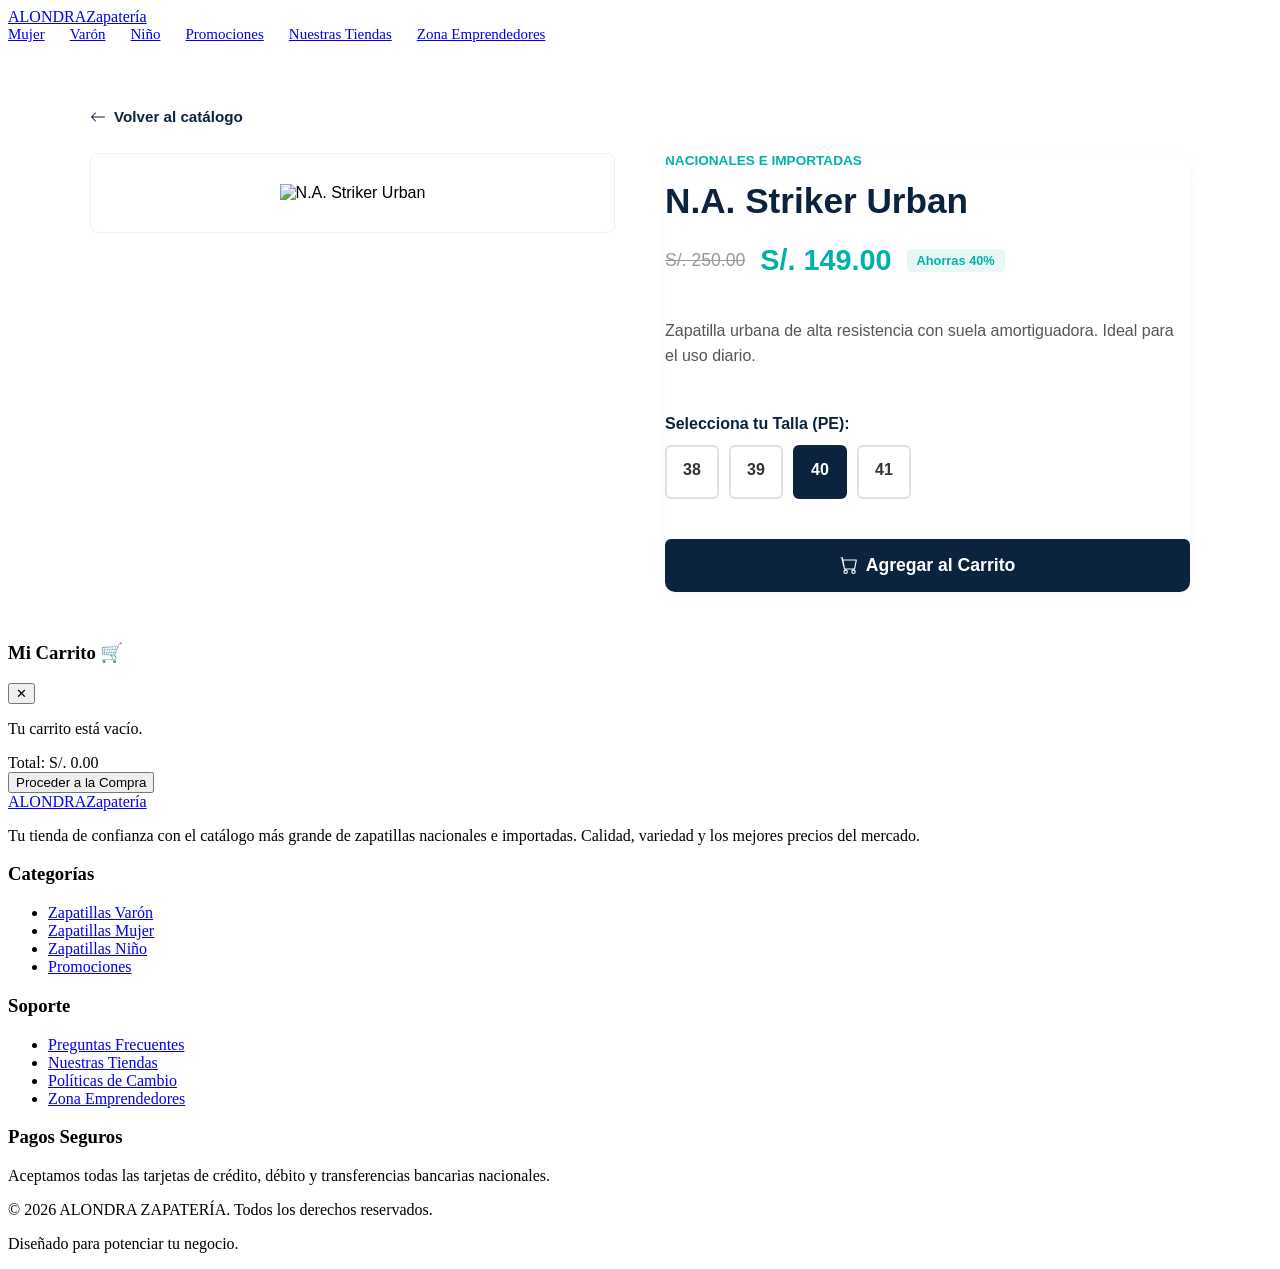
==== detalle.html @ 658c71e8 "Add files via upload" ====
<!doctype html>
<html lang="es">
  <head>
    <meta charset="UTF-8" />
    <meta name="viewport" content="width=device-width, initial-scale=1.0" />
    <title>Tienda de Zapatillas | Promociones Imperdibles</title>
    <link rel="stylesheet" href="https://cloudflare.com" />
    <link rel="stylesheet" href="css/global.css" />
    <link rel="stylesheet" href="css/paginas.css" />
    <link rel="stylesheet" href="CSS/home.css" />
  </head>
  <body>
    <!-- MENÚ DE NAVEGACIÓN (NAVBAR) -->
    <header class="navbar-header">
      <div class="navbar-container">
        <a href="index.html" class="logo">ALONDRA<span>Zapatería</span></a>

        <!-- BOTÓN MENÚ MÓVIL -->
        <button
          class="menu-toggle"
          id="mobile-menu"
          aria-label="Abrir menú"
          style="font-size: 30px; cursor: pointer"
        >
          ☰
        </button>

        <nav class="nav-menu" id="nav-menu">
          <a href="mujer.html" class="nav-link">Mujer</a>
          <a href="varon.html" class="nav-link">Varón</a>
          <a href="niño.html" class="nav-link">Niño</a>
          <a href="promociones.html" class="nav-link promo">Promociones</a>
          <a href="tiendas.html" class="nav-link">Nuestras Tiendas</a>
          <a href="emprendedores.html" class="nav-link emprendedor"
            >Zona Emprendedores</a
          >
        </nav>
      </div>
    </header>

<main class="contenedor-detalle">
    <!-- BOTÓN PARA VOLVER A LA PÁGINA PRINCIPAL -->
  <a href="promociones.html" class="btn-volver">
    <svg xmlns="http://w3.org" width="16" height="16" fill="currentColor" viewBox="0 0 16 16">
      <path fill-rule="evenodd" d="M15 8a.5.5 0 0 0-.5-.5H2.707l3.147-3.146a.5.5 0 1 0-.708-.708l-4 4a.5.5 0 0 0 0 .708l4 4a.5.5 0 0 0 .708-.708L2.707 8.5H14.5A.5.5 0 0 0 15 8z"/>
    </svg>
    Volver al catálogo
  </a>
  <!-- Columna Izquierda: Imagen del producto -->
  <div class="galeria-producto">
    <div class="foto-principal">
      <img src="imagenes/zapatilla-negra.png" alt="N.A. Striker Urban">
    </div>
  </div>

<!-- Columna Derecha: Información y Opciones (Agregamos la clase .product-card aquí) -->
<div class="informacion-compra product-card">
  <span class="categoria-tag">Nacionales e Importadas</span>
  
  <!-- Agregamos la clase .product-title -->
  <h1 class="nombre-producto product-title">N.A. Striker Urban</h1>
  
  <div class="precios-detalle">
    <span class="antes">S/. 250.00</span>
    <!-- Agregamos la clase .current-price -->
    <span class="actual current-price">S/. 149.00</span>
    <span class="ahorro">Ahorras 40%</span>
  </div>

  <p class="descripcion-breve">
    Zapatilla urbana de alta resistencia con suela amortiguadora. Ideal para el uso diario.
  </p>

  <!-- SECCIÓN DE TALLAS -->
  <div class="seccion-tallas">
    <h3>Selecciona tu Talla (PE):</h3>
    <div class="grid-tallas">
      <label class="opcion-talla"><input type="radio" name="talla" value="38"><span>38</span></label>
      <label class="opcion-talla"><input type="radio" name="talla" value="39"><span>39</span></label>
      <label class="opcion-talla"><input type="radio" name="talla" value="40" checked><span>40</span></label>
      <label class="opcion-talla"><input type="radio" name="talla" value="41"><span>41</span></label>
    </div>
  </div>

  <!-- BOTÓN DE COMPRA: Cambiamos la clase a .btn-add-cart -->
  <button class="btn-agregar-carrito btn-add-cart">
    <svg xmlns="http://w3.org" width="18" height="18" fill="currentColor" viewBox="0 0 16 16" style="margin-right: 8px;">
      <path d="M0 1.5A.5.5 0 0 1 .5 1H2a.5.5 0 0 1 .485.379L2.89 3H14.5a.5.5 0 0 1 .491.592l-1.5 8A.5.5 0 0 1 13 12H4a.5.5 0 0 1-.491-.408L1.01 1.323A.5.5 0 0 1 .6 1H.5a.5.5 0 0 1-.5-.5zM3.102 4l1.313 7h8.17l1.313-7H3.102zM5 12a2 2 0 1 0 0 4 2 2 0 0 0 0-4zm7 0a2 2 0 1 0 0 4 2 2 0 0 0 0-4zm-7 1a1 1 0 1 1 0 2 1 1 0 0 1 0-2zm7 0a1 1 0 1 1 0 2 1 1 0 0 1 0-2z"/>
    </svg>
    Agregar al Carrito
  </button>
</div>

  <style>
    .contenedor-detalle {
  max-width: 1100px;
  margin: 50px auto;
  padding: 0 20px;
  display: grid;
  grid-template-columns: repeat(2, 1fr);
  gap: 50px;
  font-family: 'Arial', sans-serif;
}

/* Galería de imagen */
.foto-principal {
  background-color: #ffffff;
  border: 1px solid #f0f0f0;
  border-radius: 8px;
  padding: 30px;
  display: flex;
  justify-content: center;
  align-items: center;
}

.foto-principal img {
  max-width: 100%;
  height: auto;
  object-fit: contain;
}

/* Textos e Información */
.categoria-tag {
  color: #00b2a9; /* Verde Agua */
  font-size: 0.85rem;
  font-weight: 700;
  text-transform: uppercase;
}

.nombre-producto {
  color: #0c2340; /* Azul Marino */
  font-size: 2.2rem;
  margin: 10px 0 20px 0;
}

.precios-detalle {
  display: flex;
  align-items: center;
  gap: 15px;
  margin-bottom: 25px;
}

.precios-detalle .antes {
  color: #999;
  text-decoration: line-through;
  font-size: 1.1rem;
}

.precios-detalle .actual {
  color: #00b2a9; /* Verde Agua */
  font-size: 1.8rem;
  font-weight: 800;
}

.precios-detalle .ahorro {
  background-color: #e6f7f6;
  color: #00b2a9;
  padding: 4px 10px;
  font-size: 0.8rem;
  font-weight: 700;
  border-radius: 4px;
}

.descripcion-breve {
  color: #555;
  line-height: 1.6;
  margin-bottom: 30px;
}

/* Diseño de los Botones de Tallas */
.seccion-tallas h3 {
  color: #0c2340;
  font-size: 1rem;
  margin-bottom: 12px;
}

.grid-tallas {
  display: flex;
  gap: 10px;
  margin-bottom: 40px;
}

.opcion-talla input {
  display: none; /* Oculta el círculo radio tradicional */
}

.opcion-talla span {
  display: inline-block;
  width: 50px;
  height: 50px;
  border: 2px solid #e0e0e0;
  border-radius: 6px;
  text-align: center;
  line-height: 46px;
  font-weight: 700;
  color: #333;
  cursor: pointer;
  transition: all 0.2s ease;
}

/* Efecto visual al seleccionar una talla */
.opcion-talla input:checked + span {
  border-color: #0c2340; /* Azul Marino Alondra */
  background-color: #0c2340;
  color: #ffffff;
}

.opcion-talla span:hover {
  border-color: #00b2a9; /* Verde Agua al pasar cursor */
}

/* Botón de Acción Principal */
.btn-pedido-whatsapp {
  background-color: #00b2a9; /* Verde Agua */
  color: white;
  border: none;
  width: 100%;
  padding: 16px;
  font-size: 1.1rem;
  font-weight: 700;
  border-radius: 6px;
  cursor: pointer;
  transition: background-color 0.2s ease;
}

.btn-pedido-whatsapp:hover {
  background-color: #0c2340; /* Alterna al Azul Marino */
}
/* Posicionamiento del botón de retorno */
.contenedor-detalle {
  position: relative; /* Permite alinear el botón respecto a la sección */
  padding-top: 60px;  /* Crea espacio superior para que no choque con la foto */
}

.btn-volver {
  position: absolute;
  top: 15px;
  left: 20px;
  display: flex;
  align-items: center;
  gap: 8px;
  color: #0c2340; /* Azul Marino Alondra */
  text-decoration: none;
  font-size: 0.95rem;
  font-weight: 700;
  transition: color 0.2s ease, transform 0.2s ease;
}

/* Animación y cambio de color al pasar el cursor */
.btn-volver:hover {
  color: #00b2a9; /* Cambia al Verde Agua de Zapatería */
  transform: translateX(-4px); /* Se mueve levemente a la izquierda indicando el retorno */
}

.btn-volver svg {
  transition: transform 0.2s ease;
}
/* Nuevo botón "Agregar al Carrito" en la página de detalles */
.btn-agregar-carrito {
  display: flex;
  align-items: center;
  justify-content: center;
  background-color: #0c2340; /* Azul Marino Alondra */
  color: #ffffff;
  border: none;
  width: 100%;
  padding: 16px;
  font-size: 1.1rem;
  font-weight: 700;
  border-radius: 6px;
  cursor: pointer;
  box-sizing: border-box;
  transition: background-color 0.3s ease, transform 0.2s ease;
}

/* Cambio de color al pasar el mouse (Combina con tu barra lateral) */
.btn-agregar-carrito:hover {
  background-color: #00b2a9; /* Verde Agua Zapatería */
  transform: translateY(-2px);
}

.btn-agregar-carrito:active {
  transform: translateY(0);
}

/* Ajuste para Celulares */
@media (max-width: 768px) {
  .contenedor-detalle {
    grid-template-columns: 1fr;
    gap: 30px;
  }
}

  </style>
</main>
    
    <!-- FONDO OSCURO CUANDO EL CARRITO ESTÁ ABIERTO -->
    <div id="cart-overlay" class="cart-overlay"></div>

    <!-- PANEL LATERAL DEL CARRITO -->
    <div id="cart-sidebar" class="cart-sidebar">
      <div class="cart-header">
        <h3>Mi Carrito 🛒</h3>
        <button id="close-cart" class="close-cart">✕</button>
      </div>

      <div id="cart-items-container" class="cart-items-body">
        <p class="empty-cart-msg">Tu carrito está vacío.</p>
      </div>

      <div class="cart-footer">
        <div class="cart-total-box">
          <span>Total:</span>
          <span class="cart-total-price">S/. 0.00</span>
        </div>
<button class="btn-checkout" id="btn-whatsapp">
  Proceder a la Compra
</button>
      </div>
    </div>
   <!-- PIE DE PÁGINA (FOOTER) -->
    <footer class="main-footer">
      <div class="footer-container">
        <!-- Columna 1: Sobre la tienda -->
        <div class="footer-col">
          <a href="index.html" class="logo footer-logo"
            >ALONDRA<span>Zapatería</span></a
          >
          <p class="footer-description">
            Tu tienda de confianza con el catálogo más grande de zapatillas
            nacionales e importadas. Calidad, variedad y los mejores precios del
            mercado.
          </p>
          <div class="footer-socials">
            <a href="#" aria-label="Facebook"
              ><i class="fab fa-facebook-f"></i
            ></a>
            <a href="#" aria-label="Instagram"
              ><i class="fab fa-instagram"></i
            ></a>
            <a href="#" aria-label="TikTok"><i class="fab fa-tiktok"></i></a>
          </div>
        </div>

        <!-- Columna 2: Categorías Rápidas -->
        <div class="footer-col">
          <h3>Categorías</h3>
          <ul class="footer-links">
            <li><a href="varon.html">Zapatillas Varón</a></li>
            <li><a href="mujer.html">Zapatillas Mujer</a></li>
            <li><a href="nino.html">Zapatillas Niño</a></li>
            <li><a href="promociones.html">Promociones</a></li>
          </ul>
        </div>

        <!-- Columna 3: Soporte y Ayuda -->
        <div class="footer-col">
          <h3>Soporte</h3>
          <ul class="footer-links">
            <li><a href="#">Preguntas Frecuentes</a></li>
            <li><a href="tiendas.html">Nuestras Tiendas</a></li>
            <li><a href="#">Políticas de Cambio</a></li>
            <li><a href="emprendedores.html">Zona Emprendedores</a></li>
          </ul>
        </div>

        <!-- Columna 4: Métodos de Pago y Seguridad -->
        <div class="footer-col">
          <h3>Pagos Seguros</h3>
          <p class="footer-text">
            Aceptamos todas las tarjetas de crédito, débito y transferencias
            bancarias nacionales.
          </p>
          <div class="payment-methods">
            <i class="fab fa-cc-visa" title="Visa"></i>
            <i class="fab fa-cc-mastercard" title="Mastercard"></i>
            <i class="fab fa-cc-amex" title="American Express"></i>
            <i
              class="fas fa-money-bill-wave"
              title="Efectivo/Transferencia"
            ></i>
          </div>
        </div>
      </div>

      <!-- Barra inferior de Derechos Reservados -->
      <div class="footer-bottom">
        <div class="footer-bottom-content">
          <p>&copy; 2026 ALONDRA ZAPATERÍA. Todos los derechos reservados.</p>
          <p>Diseñado para potenciar tu negocio.</p>
        </div>
      </div>
    </footer>

    <!-- INTERACCIÓN MENÚ -->
    <script src="JS/main.js">
      document.addEventListener("DOMContentLoaded", () => {
        const menuToggle = document.getElementById("mobile-menu");
        const navMenu = document.getElementById("nav-menu");
        if (menuToggle && navMenu) {
          menuToggle.addEventListener("click", (e) => {
            e.preventDefault();
            navMenu.classList.toggle("active");
          });
        }
      });
    </script>
  </body>
</html>
---- CSS/home.css ----
/* --- ESTILOS DEL BANNER PRINCIPAL (HERO) --- */
.hero-slider {
  position: relative;
  width: 100%;
  height: 70vh; /* Se adapta al alto de la pantalla */
  background-color: var(--dark-color);
}
.slide {
  width: 100%;
  height: 100%;
  background-size: cover;
  background-position: center;
  display: flex;
  align-items: center;
  justify-content: center;
  text-align: center;
  padding: 0 20px;
}
.slide-content h2 {
  color: var(--light-color);
  font-size: 32px;
  font-weight: 800;
  margin-bottom: 15px;
  text-transform: uppercase;
  letter-spacing: 1px;
}
.slide-content p {
  color: rgba(255, 255, 255, 0.9);
  font-size: 16px;
  margin-bottom: 30px;
  max-width: 600px;
}
.btn-slider {
  display: inline-block;
  background-color: var(--primary-color);
  color: var(--light-color);
  padding: 12px 30px;
  text-decoration: none;
  font-weight: 700;
  border-radius: 5px;
  transition:
    transform 0.3s,
    background-color 0.3s;
}
.btn-slider:hover {
  background-color: #ff6b81;
  transform: translateY(-2px);
} /* --- SECCIÓN PRODUCTOS (NOVEDADES Y MEJORES PRECIOS) --- */
.products-section {
  padding: 60px 20px;
  background-color: var(--gray-color);
}
.section-container {
  max-width: 1200px;
  margin: 0 auto;
}
.section-header {
  text-align: center;
  margin-bottom: 40px;
}
.section-header h2 {
  font-size: 28px;
  font-weight: 800;
  color: var(--dark-color);
  text-transform: uppercase;
  position: relative;
  display: inline-block;
  padding-bottom: 10px;
} /* Línea decorativa debajo del título */
.section-header h2::after {
  content: "";
  position: absolute;
  bottom: 0;
  left: 50%;
  transform: translateX(-50%);
  width: 60px;
  height: 4px;
  background-color: var(--primary-color);
  border-radius: 2px;
}
.section-header p {
  color: var(--text-color);
  font-size: 15px;
  margin-top: 10px;
} /* Grilla Responsiva: 1 columna en móvil, 2 en tablets, 4 en pantallas grandes */
.products-grid {
  display: grid;
  grid-template-columns: repeat(auto-fit, minmax(250px, 1fr));
  gap: 30px;
} /* Tarjeta del Producto */
.product-card {
  background-color: var(--light-color);
  border-radius: 10px;
  overflow: hidden;
  position: relative;
  box-shadow: 0 5px 15px rgba(0, 0, 0, 0.03);
  transition:
    transform 0.3s,
    box-shadow 0.3s;
  display: flex;
  flex-direction: column;
}
.product-card:hover {
  transform: translateY(-5px);
  box-shadow: 0 10px 25px rgba(0, 0, 0, 0.08);
} /* Etiquetas (Nuevo / Oferta) */
.badge {
  position: absolute;
  top: 15px;
  left: 15px;
  padding: 5px 12px;
  font-size: 12px;
  font-weight: 700;
  text-transform: uppercase;
  border-radius: 3px;
  color: var(--light-color);
  z-index: 10;
}
.badge.new {
  background-color: #341f97; /* Púrpura elegante */
}
.badge.sale {
  background-color: var(--primary-color); /* Rojo/Rosa ofertas */
} /* Contenedor de la Imagen */
.product-img {
  width: 100%;
  height: 240px;
  background-color: #f9f9f9;
  display: flex;
  align-items: center;
  justify-content: center;
  overflow: hidden;
}
.product-img img {
  width: 100%;
  height: 100%;
  object-fit: cover; /* Ajusta la foto sin deformarla */
  transition: transform 0.5s;
}
.product-card:hover .product-img img {
  transform: scale(1.08); /* Efecto zoom suave al pasar el mouse */
} /* Contenido de texto e información */
.product-info {
  padding: 20px;
  display: flex;
  flex-direction: column;
  flex-grow: 1;
}
.product-brand {
  font-size: 12px;
  color: var(--text-color);
  text-transform: uppercase;
  font-weight: 700;
  letter-spacing: 0.5px;
  margin-bottom: 5px;
}
.product-title {
  font-size: 16px;
  font-weight: 600;
  color: var(--dark-color);
  margin-bottom: 10px;
  line-height: 1.3;
} /* Área de Precios */
.product-price-box {
  margin-top: auto; /* Empuja el precio al fondo de la tarjeta */
  margin-bottom: 15px;
  display: flex;
  align-items: center;
  gap: 10px;
}
.current-price {
  font-size: 18px;
  font-weight: 800;
  color: var(--dark-color);
}
.current-price.discount {
  color: var(--primary-color);
}
.old-price {
  font-size: 14px;
  color: var(--text-color);
  text-decoration: line-through;
} /* Botón Ver Detalles */
.btn-add-cart {
  display: block;
  text-align: center;
  background-color: var(--dark-color);
  color: var(--light-color);
  padding: 10px 15px;
  text-decoration: none;
  font-weight: 600;
  font-size: 14px;
  border-radius: 5px;
  transition: background-color 0.3s;
}
.btn-add-cart i {
  margin-right: 5px;
}
.btn-add-cart:hover {
  background-color: var(--primary-color);
} /* --- SECCIÓN DISCIPLINAS --- */
.disciplines-section {
  padding: 60px 20px;
  background-color: var(
    --light-color
  ); /* Fondo blanco para contrastar con el gris anterior */
} /* Grilla modular: 1 col en móvil, 2 cols en tablets, 4 cols en pantallas de escritorio */
.disciplines-grid {
  display: grid;
  grid-template-columns: repeat(auto-fit, minmax(240px, 1fr));
  gap: 20px;
  margin-top: 20px;
}
/* 1. El contenedor principal (el enlace) */
.discipline-card {
  display: block; /* Permite darle ancho y alto al enlace */
  width: 100%; /* Se adapta al ancho de tu contenedor padre o grid */
  max-width: 280px; /* Ancho aproximado de tus tarjetas */
  height: 420px; /* Altura vertical fija para lograr la proporción */
  border-radius: 16px; /* Esquinas redondeadas del diseño original */
  overflow: hidden; /* Corta el fondo para que respete las esquinas redondeadas */
  position: relative; /* Permite posicionar el texto encima de la imagen */
  text-decoration: none; /* Quita el subrayado del enlace */
}

/* 2. El contenedor de la imagen de fondo */
.discipline-img {
  width: 100%;
  height: 100%;
  background-size: cover; /* Ajusta y recorta la imagen automáticamente sin deformar */
  background-position: center; /* Centra al jugador y el balón en el medio de la tarjeta */
  background-repeat: no-repeat;
  transition: transform 0.3s ease; /* Opcional: efecto visual suave al pasar el mouse */
}

/* 3. El contenedor del texto */
.discipline-content {
  position: absolute;
  bottom: 0;
  left: 0;
  width: 100%;
  padding: 24px; /* Espaciado interno para separar el texto del borde */
  box-sizing: border-box; /* Evita que el padding altere el ancho */
}

/* 4. Estilos de los textos internos */
.discipline-content h3 {
  color: #ffffff;
  margin: 0 0 6px 0; /* Margen inferior pequeño */
  font-size: 24px;
  font-weight: 700;
  font-family: sans-serif; /* Cambia por tu tipografía */
}

.discipline-content span {
  color: #00d2f3; /* Tono celeste brillante del diseño original */
  font-size: 14px;
  font-weight: 500;
  font-family: sans-serif;
}

/* Opcional: Un efecto visual elegante al pasar el mouse por la tarjeta */
.discipline-card:hover .discipline-img {
  transform: scale(1.05); /* Hace un sutil zoom a la foto del jugador */
}
/* --- RESPONSIVO PARA ESCRITORIOS (PANTALLAS GRANDES) --- */
@media (min-width: 992px) {
  .menu-toggle {
    display: none; /* Oculta botón hamburguesa */
  }
  .nav-menu {
    display: flex; /* Menú visible horizontalmente */
    flex-direction: row;
    position: static;
    width: auto;
    padding: 0;
    box-shadow: none;
    gap: 25px;
  }
  .nav-link {
    padding: 0;
    border-bottom: none;
    font-size: 15px;
  }
  .slide-content h2 {
    font-size: 54px;
  }
  .slide-content p {
    font-size: 20px;
  }
}
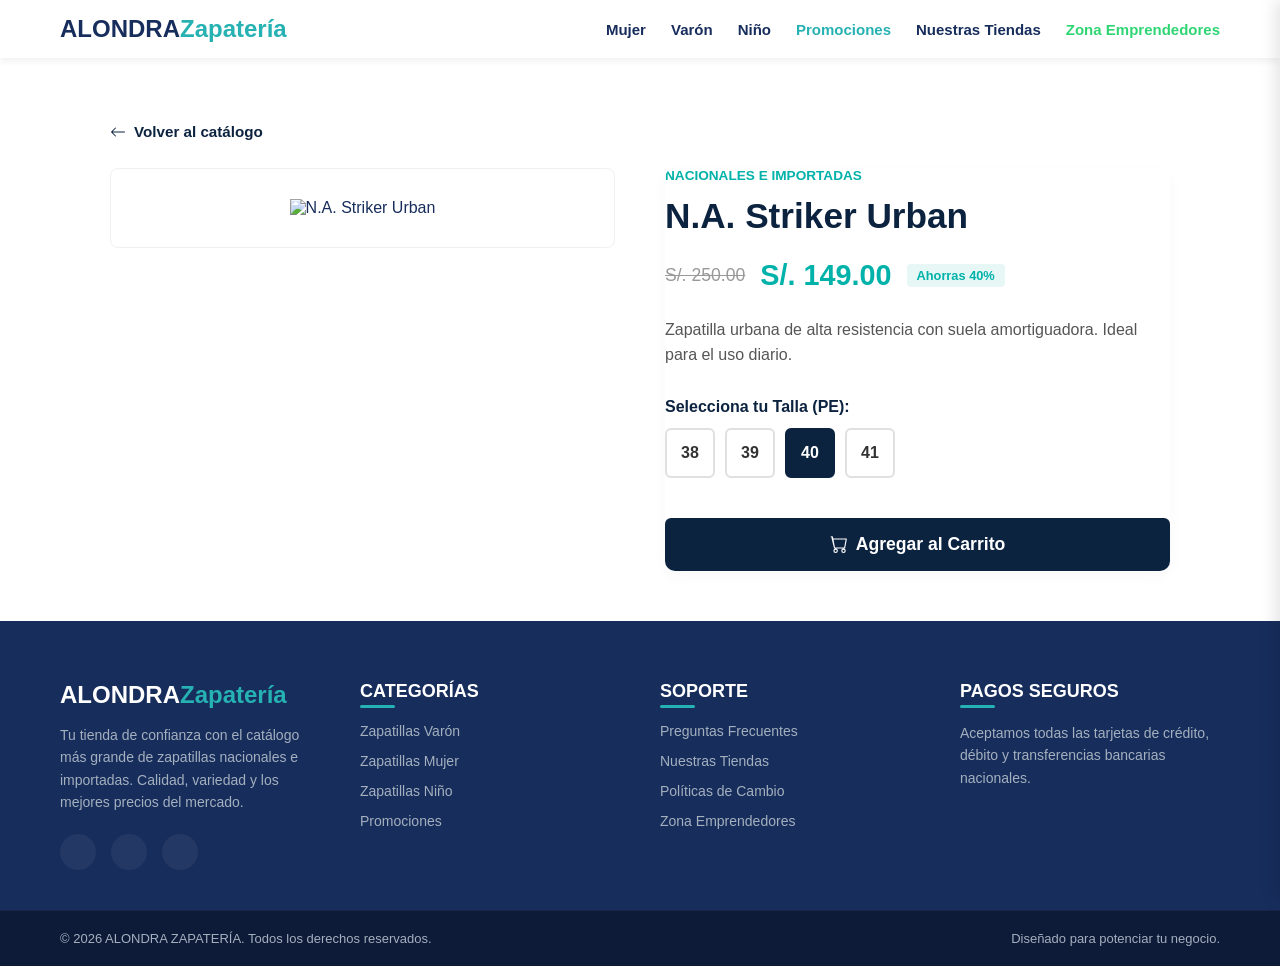
==== commit eaf223f8: "Update detalle.html" ====
--- a/detalle.html
+++ b/detalle.html
@@ -5,8 +5,8 @@
     <meta name="viewport" content="width=device-width, initial-scale=1.0" />
     <title>Tienda de Zapatillas | Promociones Imperdibles</title>
     <link rel="stylesheet" href="https://cloudflare.com" />
-    <link rel="stylesheet" href="css/global.css" />
-    <link rel="stylesheet" href="css/paginas.css" />
+    <link rel="stylesheet" href="CSS/global.css" />
+    <link rel="stylesheet" href="CSS/paginas.css" />
     <link rel="stylesheet" href="CSS/home.css" />
   </head>
   <body>
--- a/CSS/global.css
+++ b/CSS/global.css
@@ -0,0 +1,458 @@
+/* --- VARIABLES Y RESETEO GLOBAL --- */
+/* --- VARIABLES Y RESETEO GLOBAL --- */
+:root {
+  --primary-color: #26b1b2; /* Cian / Turquesa brillante del logotipo */
+  --dark-color: #172d5c; /* Azul marino profundo de la base del logotipo */
+  --light-color: #ffffff;
+  --gray-color: #f1f2f6;
+  --text-color: #747d8c;
+  --font-main: "Segoe UI", Tahoma, Geneva, Verdana, sans-serif;
+}
+
+* {
+  margin: 0;
+  padding: 0;
+  box-sizing: border-box;
+}
+/* Necesario para que el script oculte las zapatillas que no correspondan */
+.product-card.hidden {
+  display: none !important;
+}
+
+body {
+  font-family: var(--font-main);
+  background-color: var(--light-color);
+  color: var(--dark-color);
+  overflow-x: hidden;
+}
+/* --- ESTILOS DEL NAVBAR --- */
+.navbar-header {
+  background-color: var(--light-color);
+  box-shadow: 0 4px 6px rgba(0, 0, 0, 0.05);
+  position: sticky;
+  top: 0;
+  z-index: 1000;
+  width: 100%;
+}
+
+.navbar-container {
+  display: flex;
+  justify-content: space-between;
+  align-items: center;
+  max-width: 1200px;
+  margin: 0 auto;
+  padding: 15px 20px;
+}
+
+.logo {
+  font-size: 24px;
+  font-weight: 800;
+  text-decoration: none;
+  color: var(--dark-color);
+}
+
+.logo span {
+  color: var(--primary-color);
+}
+
+.menu-toggle {
+  display: block;
+  background: none;
+  border: none;
+  font-size: 24px;
+  color: var(--dark-color);
+  cursor: pointer;
+}
+
+.nav-menu {
+  display: none; /* Oculto en móvil por defecto */
+  flex-direction: column;
+  position: absolute;
+  top: 100%;
+  left: 0;
+  width: 100%;
+  background-color: var(--light-color);
+  padding: 20px;
+  box-shadow: 0 10px 15px rgba(0, 0, 0, 0.1);
+}
+
+.nav-menu.active {
+  display: flex; /* Se muestra al activar JavaScript */
+}
+
+.nav-link {
+  text-decoration: none;
+  color: var(--dark-color);
+  font-weight: 600;
+  padding: 12px 10px;
+  font-size: 16px;
+  border-bottom: 1px solid var(--gray-color);
+  transition: all 0.3s ease;
+}
+
+.nav-link:hover {
+  color: var(--primary-color);
+  padding-left: 15px; /* Efecto dinámico de desplazamiento */
+}
+
+.nav-link.promo {
+  color: var(--primary-color);
+}
+
+.nav-link.emprendedor {
+  color: #2ed573; /* Color verde llamativo para emprendedores */
+}
+
+/* --- ESTILOS DEL PIE DE PÁGINA (FOOTER) --- */
+.main-footer {
+  background-color: var(--dark-color);
+  color: #a4b0be; /* Gris claro para el texto sobre fondo oscuro */
+  padding: 60px 0 0 0;
+  margin-top: auto;
+}
+
+.footer-container {
+  max-width: 1200px;
+  margin: 0 auto;
+  padding: 0 20px 40px 20px;
+  display: grid;
+  grid-template-columns: repeat(auto-fit, minmax(220px, 1fr));
+  gap: 40px;
+}
+
+.footer-col h3 {
+  color: var(--light-color);
+  font-size: 18px;
+  font-weight: 700;
+  margin-bottom: 20px;
+  text-transform: uppercase;
+  position: relative;
+}
+
+/* Pequeña barra decorativa debajo de los títulos del footer */
+.footer-col h3::after {
+  content: "";
+  position: absolute;
+  bottom: -6px;
+  left: 0;
+  width: 35px;
+  height: 3px;
+  background-color: var(--primary-color);
+  border-radius: 2px;
+}
+
+.footer-logo {
+  color: var(--light-color) !important;
+  margin-bottom: 15px;
+  display: inline-block;
+}
+
+.footer-description {
+  font-size: 14px;
+  line-height: 1.6;
+  margin-bottom: 20px;
+}
+
+.footer-text {
+  font-size: 14px;
+  line-height: 1.6;
+}
+
+/* Enlaces del Footer */
+.footer-links {
+  list-style: none;
+}
+
+.footer-links li {
+  margin-bottom: 12px;
+}
+
+.footer-links a {
+  color: #a4b0be;
+  text-decoration: none;
+  font-size: 14px;
+  transition:
+    color 0.3s,
+    padding-left 0.3s;
+}
+
+.footer-links a:hover {
+  color: var(--primary-color);
+  padding-left: 5px; /* Efecto de desplazamiento suave */
+}
+
+/* Iconos de Redes Sociales */
+.footer-socials {
+  display: flex;
+  gap: 15px;
+}
+
+.footer-socials a {
+  display: flex;
+  align-items: center;
+  justify-content: center;
+  width: 36px;
+  height: 36px;
+  background-color: rgba(255, 255, 255, 0.05);
+  color: var(--light-color);
+  border-radius: 50%;
+  text-decoration: none;
+  transition:
+    background-color 0.3s,
+    transform 0.3s;
+}
+
+.footer-socials a:hover {
+  background-color: var(--primary-color);
+  transform: translateY(-3px);
+}
+
+/* Iconos de Métodos de Pago */
+.payment-methods {
+  margin-top: 15px;
+  display: flex;
+  gap: 15px;
+  font-size: 28px;
+  color: rgba(255, 255, 255, 0.3);
+}
+
+.payment-methods i:hover {
+  color: var(--light-color);
+  transition: color 0.3s;
+}
+
+/* Barra inferior final */
+/* Barra inferior final */
+.footer-bottom {
+  border-top: 1px solid rgba(255, 255, 255, 0.05);
+  padding: 20px 0;
+  background-color: #0d1a38; /* Azul marino extra oscuro corporativo */
+}
+
+.footer-bottom-content {
+  max-width: 1200px;
+  margin: 0 auto;
+  padding: 0 20px;
+  display: flex;
+  flex-direction: column;
+  align-items: center;
+  gap: 10px;
+  font-size: 13px;
+}
+/* --- CARRITO LATERAL --- */
+.cart-overlay {
+  position: fixed;
+  top: 0;
+  left: 0;
+  width: 100%;
+  height: 100%;
+  background-color: rgba(0, 0, 0, 0.5);
+  z-index: 1999;
+  display: none;
+  opacity: 0;
+  transition: opacity 0.3s ease;
+}
+
+.cart-overlay.active {
+  display: block;
+  opacity: 1;
+}
+
+.cart-sidebar {
+  position: fixed;
+  top: 0;
+  right: -400px; /* Oculto a la derecha */
+  width: 100%;
+  max-width: 400px;
+  height: 100%;
+  background-color: var(--light-color);
+  box-shadow: -5px 0 15px rgba(0, 0, 0, 0.1);
+  z-index: 2000;
+  display: flex;
+  flex-direction: column;
+  transition: right 0.3s ease; /* Animación de deslizamiento */
+}
+
+.cart-sidebar.open {
+  right: 0; /* Se desliza hacia adentro */
+}
+
+.cart-header {
+  padding: 20px;
+  background-color: var(--dark-color);
+  color: var(--light-color);
+  display: flex;
+  justify-content: space-between;
+  align-items: center;
+}
+
+.close-cart {
+  background: none;
+  border: none;
+  color: var(--light-color);
+  font-size: 22px;
+  cursor: pointer;
+}
+
+.cart-items-body {
+  flex: 1;
+  padding: 20px;
+  overflow-y: auto; /* Permite scroll si hay muchos productos */
+}
+
+.empty-cart-msg {
+  text-align: center;
+  color: var(--text-color);
+  margin-top: 40px;
+}
+
+/* Diseño de cada producto dentro del carrito */
+.cart-item {
+  display: flex;
+  align-items: center;
+  gap: 15px;
+  padding-bottom: 15px;
+  margin-bottom: 15px;
+  border-bottom: 1px solid var(--gray-color);
+}
+
+.cart-item-info h4 {
+  font-size: 14px;
+  color: var(--dark-color);
+  margin-bottom: 5px;
+}
+
+.cart-item-info span {
+  font-size: 14px;
+  font-weight: 700;
+  color: var(--primary-color);
+}
+
+.btn-remove-item {
+  background: none;
+  border: none;
+  color: #ff4757;
+  cursor: pointer;
+  margin-left: auto;
+  font-size: 14px;
+}
+
+.cart-footer {
+  padding: 20px;
+  border-top: 1px solid var(--gray-color);
+  background-color: #fbfbfb;
+}
+
+.cart-total-box {
+  display: flex;
+  justify-content: space-between;
+  font-size: 18px;
+  font-weight: 700;
+  color: var(--dark-color);
+  margin-bottom: 15px;
+}
+
+.cart-total-box .cart-total-price {
+  color: var(--primary-color);
+}
+
+.btn-checkout {
+  width: 100%;
+  padding: 14px;
+  background-color: var(--primary-color);
+  color: var(--light-color);
+  border: none;
+  border-radius: 4px;
+  font-weight: 700;
+  font-size: 16px;
+  cursor: pointer;
+  transition: background-color 0.2s;
+}
+
+.btn-checkout:hover {
+  background-color: #1e8e90;
+}
+.hidden {
+  display: none !important;
+}
+/* --- BOTÓN FLOTANTE DEL CARRITO (ESTRENA COLORES DE ALONDRA ZAPATERÍA) --- */
+.floating-cart-btn {
+  position: fixed;
+  bottom: 30px;
+  right: 30px;
+  width: 60px;
+  height: 60px;
+  background-color: var(
+    --primary-color
+  ); /* Cambia al turquesa brillante del logotipo */
+  color: var(--light-color);
+  border: none;
+  border-radius: 50%;
+  font-size: 26px;
+  cursor: pointer;
+  box-shadow: 0 4px 15px rgba(23, 45, 92, 0.25); /* Sombra suave usando el azul marino de la marca */
+  display: flex;
+  align-items: center;
+  justify-content: center;
+  z-index: 1998;
+  transition:
+    transform 0.3s cubic-bezier(0.175, 0.885, 0.32, 1.275),
+    background-color 0.2s ease;
+}
+
+.floating-cart-btn:hover {
+  transform: scale(
+    1.1
+  ); /* Efecto de crecimiento un poco más marcado al pasar el cursor */
+  background-color: #1e8e90; /* Tono de turquesa un poco más oscuro para el efecto hover */
+}
+
+/* Burbuja del contador numérico */
+.cart-badge {
+  position: absolute;
+  top: 2px;
+  right: 2px;
+  background-color: var(
+    --dark-color
+  ); /* Cambia al azul marino profundo del logotipo */
+  color: var(--light-color);
+  font-size: 12px;
+  font-weight: 700;
+  width: 22px;
+  height: 22px;
+  border-radius: 50%;
+  display: flex;
+  align-items: center;
+  justify-content: center;
+  border: 2px solid var(--light-color);
+}
+
+/* Al pasar a computadoras se alinean a los extremos */
+@media (min-width: 768px) {
+  .footer-bottom-content {
+    flex-direction: row;
+    justify-content: space-between;
+  }
+}
+@media (min-width: 992px) {
+  .menu-toggle {
+    display: none !important; /* Oculta por completo las 3 líneas en computadoras */
+  }
+
+  .nav-menu {
+    display: flex !important; /* Muestra el menú de texto horizontal en computadoras */
+    flex-direction: row;
+    position: static;
+    width: auto;
+    padding: 0;
+    box-shadow: none;
+    gap: 25px;
+    background-color: transparent; /* Quita fondos adicionales */
+  }
+
+  .nav-link {
+    padding: 0;
+    border-bottom: none;
+    font-size: 15px;
+  }
+}
--- a/CSS/paginas.css
+++ b/CSS/paginas.css
@@ -0,0 +1,326 @@
+/* --- ESTILOS COMPARTIDOS PARA SUBPÁGINAS --- */
+.page-container {
+    max-width: 1200px;
+    margin: 0 auto;
+    padding: 0 20px;
+}
+
+.section-title-box {
+    text-align: center;
+    margin-bottom: 30px;
+}
+
+.section-title-box h2 {
+    font-size: 26px;
+    font-weight: 800;
+    text-transform: uppercase;
+    color: var(--dark-color);
+}
+
+.section-title-box p {
+    color: var(--text-color);
+    margin-top: 5px;
+    font-size: 14px;
+}
+
+/* --- ESTILO DEL BANNER INTERNO DE CATEGORÍA --- */
+.category-banner {
+    width: 100%;
+    height: 40vh; /* Más bajo que la home, ideal para cabeceras internas */
+    background-size: cover;
+    background-position: center;
+    display: flex;
+    align-items: center;
+    justify-content: center;
+    text-align: center;
+    padding: 0 20px;
+}
+
+.banner-content h1 {
+    color: var(--light-color);
+    font-size: 36px;
+    font-weight: 800;
+    letter-spacing: 1px;
+    text-transform: uppercase;
+    margin-bottom: 10px;
+}
+
+.banner-content p {
+    color: rgba(255, 255, 255, 0.9);
+    font-size: 16px;
+    max-width: 600px;
+    margin: 0 auto;
+}
+
+/* --- BLOQUE DE BOTONES DE MARCAS --- */
+.brands-section {
+    padding: 40px 0;
+    background-color: var(--light-color);
+    border-bottom: 1px solid var(--gray-color);
+}
+
+/* Rejilla de marcas flexible */
+.brands-grid {
+    display: flex;
+    flex-wrap: wrap;
+    justify-content: center;
+    gap: 15px;
+}
+
+.brand-item {
+    display: inline-block;
+    background-color: var(--gray-color);
+    color: var(--dark-color);
+    padding: 12px 25px;
+    font-weight: 700;
+    text-transform: uppercase;
+    font-size: 14px;
+    text-decoration: none;
+    border-radius: 30px; /* Bordes completamente redondeados estilo pastilla */
+    border: 2px solid transparent;
+    transition: all 0.3s ease;
+    text-align: center;
+    min-width: 120px;
+}
+
+/* Efecto al seleccionar o pasar el cursor por una marca */
+.brand-item:hover {
+    background-color: var(--dark-color);
+    color: var(--light-color);
+    transform: scale(1.05);
+}
+
+/* Catálogo contenedor general */
+.catalog-section {
+    padding: 40px 0;
+    background-color: #fafafa;
+}
+/* --- DISEÑO DE LA SECCIÓN TIENDAS --- */
+.tiendas-grid {
+    display: grid;
+    grid-template-columns: repeat(auto-fit, minmax(300px, 1fr));
+    gap: 30px;
+    margin-top: 30px;
+}
+
+.tienda-card {
+    background-color: var(--light-color);
+    border-radius: 12px;
+    overflow: hidden;
+    box-shadow: 0 4px 15px rgba(0,0,0,0.05);
+    border: 1px solid var(--gray-color);
+}
+
+/* Espacio simulador de mapa */
+.tienda-map-placeholder {
+    width: 100%;
+    height: 180px;
+    background-color: #e3e4e6;
+    display: flex;
+    flex-direction: column;
+    align-items: center;
+    justify-content: center;
+    color: var(--text-color);
+    gap: 10px;
+    cursor: pointer;
+    transition: background-color 0.3s;
+}
+
+.tienda-map-placeholder i {
+    font-size: 36px;
+    color: var(--primary-color);
+}
+
+.tienda-map-placeholder:hover {
+    background-color: #d1d2d6;
+    color: var(--dark-color);
+}
+
+.tienda-info {
+    padding: 25px;
+}
+
+.tienda-info h3 {
+    font-size: 20px;
+    color: var(--dark-color);
+    margin-bottom: 15px;
+    font-weight: 700;
+}
+
+.tienda-detail {
+    font-size: 14px;
+    color: var(--text-color);
+    margin-bottom: 12px;
+    line-height: 1.5;
+    display: flex;
+    align-items: flex-start;
+    gap: 10px;
+}
+
+.tienda-detail i {
+    color: var(--dark-color);
+    margin-top: 3px;
+    width: 15px;
+}
+
+/* Botón de enlace directo a WhatsApp */
+.btn-tienda-contact {
+    display: flex;
+    align-items: center;
+    justify-content: center;
+    gap: 8px;
+    background-color: #2ed573; /* Verde WhatsApp oficial */
+    color: var(--light-color);
+    text-decoration: none;
+    padding: 12px;
+    font-weight: 700;
+    border-radius: 6px;
+    margin-top: 20px;
+    text-align: center;
+    transition: background-color 0.3s, transform 0.2s;
+    font-size: 15px;
+}
+
+.btn-tienda-contact:hover {
+    background-color: #26af5f;
+    transform: translateY(-2px);
+}
+/* --- ESTILO ADICIONAL PARA EL BANNER DE PROMO --- */
+.promo-banner {
+    background-blend-mode: overlay;
+    background-color: rgba(255, 71, 87, 0.2); /* Tinte rojizo sutil para activar el sentido de urgencia */
+}
+/* --- DISEÑO DE FORMULARIO Y ZONA EMPRENDEDORES --- */
+.emprendedores-layout {
+    display: grid;
+    grid-template-columns: 1fr;
+    gap: 40px;
+    margin-top: 30px;
+    background-color: var(--light-color);
+}
+
+.emprendedores-info h3 {
+    font-size: 22px;
+    color: var(--dark-color);
+    margin-bottom: 20px;
+    font-weight: 700;
+}
+
+.beneficios-list {
+    list-style: none;
+    margin-bottom: 30px;
+}
+
+.beneficios-list li {
+    font-size: 15px;
+    color: var(--text-color);
+    margin-bottom: 15px;
+    display: flex;
+    align-items: center;
+    gap: 12px;
+}
+
+.beneficios-list li i {
+    color: #2ed573; /* Verde para los checks */
+    font-size: 18px;
+}
+
+/* Botón flotante para llamada o chat mayorista */
+.btn-whatsapp-direct {
+    display: inline-flex;
+    align-items: center;
+    gap: 10px;
+    background-color: var(--dark-color);
+    color: var(--light-color);
+    text-decoration: none;
+    padding: 14px 28px;
+    font-weight: 700;
+    border-radius: 6px;
+    transition: background-color 0.3s, transform 0.2s;
+}
+
+.btn-whatsapp-direct:hover {
+    background-color: #2ed573;
+    transform: translateY(-2px);
+}
+
+/* Formulario */
+.form-container {
+    background-color: var(--gray-color);
+    padding: 30px;
+    border-radius: 8px;
+    box-shadow: inset 0 2px 4px rgba(0,0,0,0.02);
+}
+
+.form-group {
+    margin-bottom: 20px;
+    display: flex;
+    flex-direction: column;
+    gap: 8px;
+}
+
+.form-group label {
+    font-size: 14px;
+    font-weight: 700;
+    color: var(--dark-color);
+}
+
+.form-group input, 
+.form-group textarea {
+    width: 100%;
+    padding: 12px;
+    border: 1px solid #ced4da;
+    border-radius: 4px;
+    font-family: var(--font-main);
+    font-size: 14px;
+    background-color: var(--light-color);
+    transition: border-color 0.3s;
+}
+
+.form-group input:focus, 
+.form-group textarea:focus {
+    outline: none;
+    border-color: var(--primary-color);
+}
+
+/* Botón de envío */
+.btn-submit-form {
+    width: 100%;
+    background-color: var(--primary-color);
+    color: var(--light-color);
+    border: none;
+    padding: 14px;
+    font-size: 16px;
+    font-weight: 700;
+    border-radius: 4px;
+    cursor: pointer;
+    transition: background-color 0.3s;
+}
+
+.btn-submit-form:hover {
+    background-color: #ff6b81;
+}
+/* Marca activa en el filtro */
+.brand-item.active {
+    background-color: var(--dark-color);
+    color: var(--light-color);
+    border-color: var(--dark-color);
+    box-shadow: 0 4px 10px rgba(0,0,0,0.15);
+}
+
+/* Animación de desvanecimiento para las zapatillas filtradas */
+.product-card {
+    transition: transform 0.3s, box-shadow 0.3s, opacity 0.3s ease;
+}
+
+.product-card.hidden {
+    display: none !important;
+}
+
+/* Distribución a doble columna en computadoras */
+@media (min-width: 768px) {
+    .emprendedores-layout {
+        grid-template-columns: 1fr 1fr;
+        align-items: start;
+    }
+}
